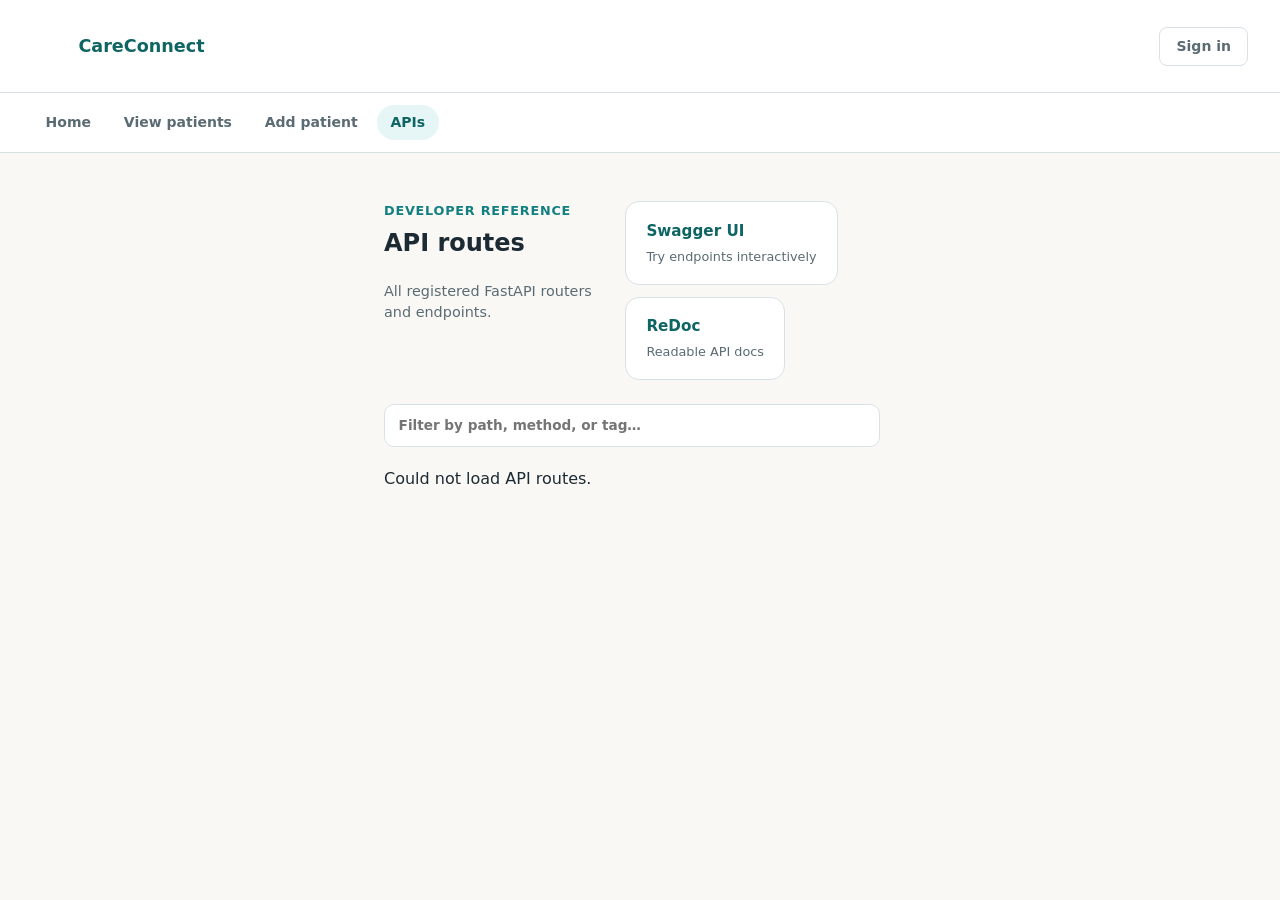
==== backend/sample-webpage/apis.html @ 2eb3d6bd "Add patient management UI, PillBox medication compat, and API reference. Fix medication creation on " ====
<!DOCTYPE html>
<html lang="en">
<head>
  <meta charset="UTF-8" />
  <meta name="viewport" content="width=device-width, initial-scale=1.0" />
  <title>CareConnect — API reference</title>
  <link rel="stylesheet" href="styles.css" />
</head>
<body>
  <div id="dashboard" class="dashboard">
    <header class="dash-header">
      <div class="dash-brand">
        <span class="logo-mark small" aria-hidden="true">
          <svg viewBox="0 0 48 48" fill="none"><rect width="48" height="48" rx="14" fill="currentColor" opacity="0.15"/><path d="M24 12v24M12 24h24" stroke="currentColor" stroke-width="3.5" stroke-linecap="round"/></svg>
        </span>
        <span>CareConnect</span>
      </div>
      <div class="dash-actions">
        <a href="index.html" class="logout-btn api-back-link">Sign in</a>
      </div>
    </header>

    <nav class="dash-nav" aria-label="Site navigation">
      <a href="dashboard.html" class="dash-nav-link">Home</a>
      <a href="patients.html" class="dash-nav-link">View patients</a>
      <a href="onboard-patient.html" class="dash-nav-link">Add patient</a>
      <a href="apis.html" class="dash-nav-link active" aria-current="page">APIs</a>
    </nav>

    <main class="dash-main dash-main-wide">
      <header class="dash-section-header">
        <div>
          <p class="eyebrow">Developer reference</p>
          <h2 id="api-title">API routes</h2>
          <p class="dash-subtitle">
            All registered FastAPI routers and endpoints.
            <span id="api-meta" class="api-meta"></span>
          </p>
        </div>
        <div class="api-doc-links">
          <a id="link-swagger" href="/docs" target="_blank" rel="noopener" class="home-action-card api-doc-link">
            <span class="home-action-title">Swagger UI</span>
            <span class="home-action-desc">Try endpoints interactively</span>
          </a>
          <a id="link-redoc" href="/redoc" target="_blank" rel="noopener" class="home-action-card api-doc-link">
            <span class="home-action-title">ReDoc</span>
            <span class="home-action-desc">Readable API docs</span>
          </a>
        </div>
      </header>

      <div class="api-toolbar">
        <label class="api-search-label">
          <span class="sr-only">Filter routes</span>
          <input type="search" id="api-search" class="api-search" placeholder="Filter by path, method, or tag…" autocomplete="off" />
        </label>
        <p id="api-count" class="api-count"></p>
      </div>

      <p id="api-error" class="form-error hidden" role="alert"></p>
      <div id="api-groups" class="api-groups"></div>
    </main>
  </div>

  <script src="common.js"></script>
  <script src="apis.js"></script>
</body>
</html>
---- backend/sample-webpage/styles.css ----
:root {
  --teal-900: #0d4f4f;
  --teal-800: #0f6464;
  --teal-700: #128080;
  --teal-600: #159999;
  --teal-100: #e6f5f5;
  --teal-50: #f0faf9;
  --sand: #faf8f5;
  --text: #1c2b33;
  --muted: #5a6b73;
  --border: #d8e2e6;
  --white: #ffffff;
  --error-bg: #fef2f2;
  --error-text: #b91c1c;
  --success-bg: #ecfdf5;
  --success-text: #047857;
  --radius: 14px;
  --shadow: 0 20px 50px rgba(13, 79, 79, 0.12);
  --font: "Segoe UI", system-ui, -apple-system, BlinkMacSystemFont, sans-serif;
}

*,
*::before,
*::after {
  box-sizing: border-box;
}

body {
  margin: 0;
  font-family: var(--font);
  color: var(--text);
  background: var(--sand);
  line-height: 1.5;
  min-height: 100vh;
}

.layout {
  display: grid;
  grid-template-columns: 1fr 1fr;
  min-height: 100vh;
}

.hero {
  background: linear-gradient(145deg, var(--teal-900) 0%, var(--teal-700) 55%, var(--teal-600) 100%);
  color: var(--white);
  display: flex;
  align-items: center;
  justify-content: center;
  padding: 3rem 2.5rem;
}

.hero-inner {
  max-width: 380px;
}

.logo-mark {
  width: 56px;
  height: 56px;
  color: var(--white);
  margin-bottom: 1.5rem;
}

.logo-mark svg {
  width: 100%;
  height: 100%;
}

.logo-mark.small {
  width: 36px;
  height: 36px;
}

.hero h1 {
  margin: 0 0 0.75rem;
  font-size: 2.25rem;
  font-weight: 700;
  letter-spacing: -0.02em;
}

.hero-tagline {
  margin: 0 0 2rem;
  font-size: 1.1rem;
  opacity: 0.9;
  line-height: 1.6;
}

.hero-features {
  margin: 0;
  padding: 0;
  list-style: none;
}

.hero-features li {
  position: relative;
  padding-left: 1.5rem;
  margin-bottom: 0.75rem;
  opacity: 0.85;
  font-size: 0.95rem;
}

.hero-features li::before {
  content: "";
  position: absolute;
  left: 0;
  top: 0.55em;
  width: 8px;
  height: 8px;
  border-radius: 50%;
  background: rgba(255, 255, 255, 0.6);
}

.auth-panel {
  display: flex;
  flex-direction: column;
  align-items: center;
  justify-content: center;
  padding: 2rem 1.5rem;
}

.auth-card {
  width: 100%;
  max-width: 420px;
  background: var(--white);
  border-radius: var(--radius);
  padding: 2rem;
  box-shadow: var(--shadow);
  border: 1px solid var(--border);
}

.auth-header {
  margin-bottom: 1.5rem;
}

.eyebrow {
  margin: 0 0 0.25rem;
  font-size: 0.8rem;
  font-weight: 600;
  text-transform: uppercase;
  letter-spacing: 0.06em;
  color: var(--teal-700);
}

.auth-header h2 {
  margin: 0;
  font-size: 1.5rem;
  font-weight: 700;
  letter-spacing: -0.02em;
}

.auth-subtitle {
  margin: 0.35rem 0 0;
  font-size: 0.9rem;
  color: var(--muted);
  font-weight: 400;
}

.mode-switch {
  display: grid;
  grid-template-columns: 1fr 1fr;
  gap: 0.35rem;
  padding: 0.25rem;
  background: var(--teal-50);
  border-radius: 10px;
  margin-bottom: 1.5rem;
}

.mode-btn,
.persona-btn {
  font: inherit;
  font-size: 0.9rem;
  font-weight: 600;
  padding: 0.65rem 1rem;
  border: none;
  border-radius: 8px;
  background: transparent;
  color: var(--muted);
  cursor: pointer;
  transition: background 0.15s, color 0.15s;
}

.mode-btn.active,
.persona-btn.active {
  background: var(--white);
  color: var(--teal-800);
  box-shadow: 0 1px 4px rgba(13, 79, 79, 0.1);
}

.persona-switch {
  display: grid;
  grid-template-columns: 1fr 1fr;
  gap: 0.5rem;
  margin-bottom: 1.5rem;
}

.persona-btn {
  display: flex;
  flex-direction: column;
  align-items: flex-start;
  gap: 0.15rem;
  padding: 0.85rem 1rem;
  border: 2px solid var(--border);
  border-radius: 12px;
  background: var(--white);
  text-align: left;
}

.persona-btn.active {
  border-color: var(--teal-600);
  background: var(--teal-50);
  color: var(--teal-800);
  box-shadow: none;
}

.persona-label {
  font-size: 0.95rem;
  font-weight: 700;
}

.persona-hint {
  font-size: 0.75rem;
  font-weight: 500;
  color: var(--muted);
}

.persona-btn.active .persona-hint {
  color: var(--teal-700);
  opacity: 0.85;
}

.persona-view {
  display: none;
}

.persona-view.active {
  display: block;
}

.view {
  display: none;
}

.view.active {
  display: block;
}

.auth-form {
  display: flex;
  flex-direction: column;
  gap: 1rem;
}

.auth-form[hidden],
.persona-panel[hidden],
.caregiver-panel[hidden] {
  display: none !important;
}

.field-row {
  display: grid;
  grid-template-columns: 1fr 1fr;
  gap: 0.75rem;
}

label {
  display: flex;
  flex-direction: column;
  gap: 0.35rem;
  font-size: 0.85rem;
  font-weight: 600;
  color: var(--text);
}

.optional {
  font-weight: 400;
  color: var(--muted);
}

input {
  font: inherit;
  padding: 0.7rem 0.85rem;
  border: 1px solid var(--border);
  border-radius: 10px;
  background: var(--white);
  transition: border-color 0.15s, box-shadow 0.15s;
}

input:focus {
  outline: none;
  border-color: var(--teal-600);
  box-shadow: 0 0 0 3px rgba(21, 153, 153, 0.2);
}

.form-note {
  margin: 0 0 0.25rem;
  font-size: 0.875rem;
  color: var(--muted);
}

.submit-btn {
  margin-top: 0.5rem;
  font: inherit;
  font-weight: 600;
  font-size: 1rem;
  padding: 0.85rem 1.25rem;
  border: none;
  border-radius: 10px;
  background: var(--teal-800);
  color: var(--white);
  cursor: pointer;
  transition: background 0.15s, transform 0.1s;
}

.submit-btn:hover {
  background: var(--teal-900);
}

.submit-btn:active {
  transform: scale(0.98);
}

.submit-btn:disabled {
  opacity: 0.6;
  cursor: not-allowed;
}

.message {
  margin-top: 1.25rem;
  padding: 0.75rem 1rem;
  border-radius: 10px;
  font-size: 0.875rem;
  display: none;
}

.message.visible {
  display: block;
}

.message.error {
  background: var(--error-bg);
  color: var(--error-text);
}

.message.success {
  background: var(--success-bg);
  color: var(--success-text);
}

.footer-note {
  margin-top: 1.5rem;
  font-size: 0.8rem;
  color: var(--muted);
  text-align: center;
}

.footer-note a {
  color: var(--teal-700);
  font-weight: 600;
}

.layout-wide {
  grid-template-columns: 1fr 1.1fr;
}

.auth-panel-scroll {
  justify-content: flex-start;
  padding-top: 2rem;
  padding-bottom: 2rem;
}

.section-label {
  margin: 0 0 1rem;
  font-size: 0.95rem;
  font-weight: 700;
  color: var(--text);
}

.section-label-row {
  display: flex;
  align-items: center;
  gap: 0.5rem;
  margin-bottom: 0.75rem;
}

.section-label-row .section-label {
  margin: 0;
}

.count-badge {
  font-size: 0.75rem;
  font-weight: 700;
  padding: 0.15rem 0.5rem;
  border-radius: 999px;
  background: var(--teal-100);
  color: var(--teal-800);
}

.patients-added-section {
  margin-bottom: 1.5rem;
  padding-bottom: 1.5rem;
  border-bottom: 1px solid var(--border);
}

.patients-added-list {
  margin: 0;
  padding: 0;
  list-style: none;
  display: flex;
  flex-direction: column;
  gap: 0.5rem;
  max-height: 200px;
  overflow-y: auto;
}

.added-patient-item {
  padding: 0.75rem 1rem;
  background: var(--teal-50);
  border: 1px solid var(--teal-100);
  border-radius: 10px;
}

.added-patient-info {
  display: flex;
  flex-direction: column;
  gap: 0.15rem;
}

.added-patient-info strong {
  font-size: 0.95rem;
}

.added-patient-meta {
  font-size: 0.8rem;
  color: var(--muted);
}

.added-patient-meta code {
  font-family: inherit;
  font-weight: 700;
  color: var(--teal-800);
  background: var(--white);
  padding: 0.1rem 0.35rem;
  border-radius: 4px;
}

.add-patient-section {
  margin-bottom: 0.5rem;
}

.add-patient-panel {
  margin-top: 2rem;
  padding: 1.5rem;
  background: var(--white);
  border: 1px solid var(--border);
  border-radius: var(--radius);
}

.onboard-footer-actions {
  margin-top: 1.5rem;
  padding-top: 1.25rem;
  border-top: 1px solid var(--border);
  display: flex;
  flex-direction: column;
  align-items: center;
  gap: 0.75rem;
}

.btn-outline {
  background: var(--white) !important;
  color: var(--teal-800) !important;
  border: 2px solid var(--teal-800) !important;
}

.btn-outline:hover {
  background: var(--teal-50) !important;
}

.auth-card-wide {
  max-width: 480px;
}

.caregiver-banner {
  margin-bottom: 1.25rem;
  padding: 0.65rem 1rem;
  background: var(--teal-50);
  border-radius: 10px;
  font-size: 0.875rem;
  color: var(--teal-800);
}

.field-hint {
  font-weight: 400;
  color: var(--muted);
  font-size: 0.75rem;
}

select {
  font: inherit;
  padding: 0.7rem 0.85rem;
  border: 1px solid var(--border);
  border-radius: 10px;
  background: var(--white);
  color: var(--text);
}

select:focus {
  outline: none;
  border-color: var(--teal-600);
  box-shadow: 0 0 0 3px rgba(21, 153, 153, 0.2);
}

.login-code-block {
  padding: 1rem;
  background: var(--teal-50);
  border-radius: 12px;
  border: 1px solid var(--teal-100);
}

.code-input-row {
  display: flex;
  gap: 0.5rem;
}

.code-input-row input {
  flex: 1;
  font-size: 1.25rem;
  letter-spacing: 0.15em;
  font-weight: 600;
}

.btn-secondary {
  font: inherit;
  font-weight: 600;
  font-size: 0.875rem;
  padding: 0.65rem 1rem;
  border: 1px solid var(--border);
  border-radius: 10px;
  background: var(--white);
  color: var(--teal-800);
  cursor: pointer;
  white-space: nowrap;
}

.btn-secondary:hover {
  border-color: var(--teal-600);
  background: var(--teal-50);
}

.btn-secondary.full-width {
  width: 100%;
  margin-top: 0.5rem;
}

.success-panel {
  text-align: center;
  padding: 0.5rem 0;
}

.success-panel h3 {
  margin: 0 0 0.5rem;
  font-size: 1.25rem;
}

.success-icon {
  width: 48px;
  height: 48px;
  margin: 0 auto 1rem;
  border-radius: 50%;
  background: var(--success-bg);
  color: var(--success-text);
  font-size: 1.5rem;
  font-weight: 700;
  line-height: 48px;
}

.credentials-card {
  margin: 1.25rem 0;
  padding: 1.25rem;
  background: var(--sand);
  border-radius: 12px;
  text-align: left;
}

.credentials-card div {
  margin-bottom: 0.75rem;
}

.credentials-card div:last-child {
  margin-bottom: 0;
}

.credentials-card dt {
  font-size: 0.75rem;
  font-weight: 600;
  text-transform: uppercase;
  letter-spacing: 0.05em;
  color: var(--muted);
  margin-bottom: 0.15rem;
}

.credentials-card dd {
  margin: 0;
  font-size: 1.1rem;
  font-weight: 700;
}

.code-display {
  font-size: 1.5rem !important;
  letter-spacing: 0.2em;
  color: var(--teal-800);
}

.action-row {
  display: flex;
  flex-direction: column;
  gap: 0.25rem;
}

.skip-link-wrap {
  margin: 1.25rem 0 0;
  text-align: center;
}

.text-link {
  font: inherit;
  font-size: 0.875rem;
  color: var(--muted);
  background: none;
  border: none;
  cursor: pointer;
  text-decoration: underline;
  text-underline-offset: 3px;
}

.text-link:hover {
  color: var(--teal-800);
}

.dash-actions {
  display: flex;
  align-items: center;
  gap: 0.75rem;
}

.dash-actions .btn-secondary {
  text-decoration: none;
  display: inline-flex;
  align-items: center;
}

.dash-main-wide {
  max-width: 720px;
}

.dash-main-home {
  max-width: 860px;
  margin: 2rem auto;
  padding: 0 1.5rem 3rem;
}

.dash-section-header {
  display: flex;
  justify-content: space-between;
  align-items: flex-start;
  gap: 1rem;
  margin-bottom: 1.5rem;
}

.dash-subtitle {
  margin: 0.25rem 0 0;
  color: var(--muted);
  font-size: 0.9rem;
}

.patients-list {
  display: flex;
  flex-direction: column;
  gap: 0.75rem;
}

.patient-card {
  display: flex;
  justify-content: space-between;
  align-items: center;
  gap: 1rem;
  padding: 1.25rem 1.5rem;
  background: var(--white);
  border: 1px solid var(--border);
  border-radius: var(--radius);
}

.patient-card h3 {
  margin: 0 0 0.25rem;
  font-size: 1.05rem;
}

.patient-meta {
  margin: 0;
  font-size: 0.875rem;
  color: var(--muted);
}

.patient-code-row {
  margin: 0.5rem 0 0;
  font-size: 0.875rem;
  color: var(--muted);
}

.patient-code,
.inline-code {
  font-family: ui-monospace, "SF Mono", Menlo, monospace;
  font-size: 0.95em;
  font-weight: 700;
  letter-spacing: 0.12em;
  color: var(--teal-800);
  background: var(--teal-50);
  padding: 0.15rem 0.45rem;
  border-radius: 6px;
}

.patient-stats {
  display: flex;
  flex-direction: column;
  align-items: flex-end;
  gap: 0.35rem;
}

.stat {
  font-size: 0.75rem;
  font-weight: 600;
  padding: 0.25rem 0.6rem;
  border-radius: 999px;
  background: var(--teal-50);
  color: var(--teal-800);
}

.stat-warn {
  background: #fef3c7;
  color: #92400e;
}

.stat-ok {
  background: var(--success-bg);
  color: var(--success-text);
}

.empty-state {
  padding: 2rem;
  text-align: center;
  background: var(--white);
  border: 1px dashed var(--border);
  border-radius: var(--radius);
  color: var(--muted);
}

.empty-state a {
  color: var(--teal-700);
  font-weight: 600;
}

.hidden {
  display: none !important;
}

/* Dashboard stub */
.dashboard {
  min-height: 100vh;
  background: var(--sand);
}

.dash-header {
  display: flex;
  align-items: center;
  justify-content: space-between;
  padding: 1rem 2rem;
  background: var(--white);
  border-bottom: 1px solid var(--border);
}

.dash-brand {
  display: flex;
  align-items: center;
  gap: 0.65rem;
  font-weight: 700;
  font-size: 1.1rem;
  color: var(--teal-800);
}

.logout-btn {
  font: inherit;
  font-weight: 600;
  font-size: 0.875rem;
  padding: 0.5rem 1rem;
  border: 1px solid var(--border);
  border-radius: 8px;
  background: var(--white);
  color: var(--muted);
  cursor: pointer;
}

.logout-btn:hover {
  border-color: var(--teal-600);
  color: var(--teal-800);
}

.dash-main {
  max-width: 560px;
  margin: 3rem auto;
  padding: 0 1.5rem;
}

.dash-main h2 {
  margin: 0 0 1.25rem;
  font-size: 1.5rem;
}

.user-card {
  background: var(--white);
  border: 1px solid var(--border);
  border-radius: var(--radius);
  padding: 1.5rem;
  margin-bottom: 1rem;
}

.user-card .name {
  font-size: 1.25rem;
  font-weight: 700;
  margin: 0 0 0.35rem;
}

.user-card .meta {
  margin: 0;
  color: var(--muted);
  font-size: 0.9rem;
}

.user-card .role-badge {
  display: inline-block;
  margin-top: 0.75rem;
  padding: 0.25rem 0.65rem;
  border-radius: 999px;
  font-size: 0.75rem;
  font-weight: 600;
  text-transform: capitalize;
  background: var(--teal-100);
  color: var(--teal-800);
}

.dash-hint {
  font-size: 0.875rem;
  color: var(--muted);
}

.dash-nav {
  display: flex;
  gap: 0.35rem;
  padding: 0.75rem 2rem;
  background: var(--white);
  border-bottom: 1px solid var(--border);
  overflow-x: auto;
}

.dash-nav-link {
  font-size: 0.875rem;
  font-weight: 600;
  color: var(--muted);
  text-decoration: none;
  padding: 0.45rem 0.85rem;
  border-radius: 999px;
  white-space: nowrap;
  transition: background 0.15s, color 0.15s;
}

.dash-nav-link:hover {
  color: var(--teal-800);
  background: var(--teal-50);
}

.dash-nav-link.active {
  color: var(--teal-800);
  background: var(--teal-100);
}

.home-stats {
  display: flex;
  flex-direction: column;
  align-items: center;
  gap: 0.15rem;
  flex-shrink: 0;
}

.home-stats-label {
  font-size: 0.75rem;
  color: var(--muted);
  text-transform: uppercase;
  letter-spacing: 0.04em;
}

.patients-home-list {
  list-style: none;
  margin: 0 0 1.5rem;
  padding: 0;
  display: flex;
  flex-direction: column;
  gap: 0.65rem;
}

.patient-home-item {
  display: flex;
  align-items: center;
  gap: 1rem;
  padding: 1rem 1.25rem;
  background: var(--white);
  border: 1px solid var(--border);
  border-radius: var(--radius);
}

.patient-home-avatar {
  width: 2.5rem;
  height: 2.5rem;
  border-radius: 50%;
  background: var(--teal-100);
  color: var(--teal-800);
  font-weight: 700;
  display: flex;
  align-items: center;
  justify-content: center;
  flex-shrink: 0;
}

.patient-home-info {
  flex: 1;
  min-width: 0;
  display: flex;
  flex-direction: column;
  gap: 0.15rem;
}

.patient-home-info strong {
  font-size: 1rem;
  color: var(--ink);
}

.patient-home-info span {
  font-size: 0.85rem;
  color: var(--muted);
}

.patient-home-link {
  font-size: 0.8rem;
  font-weight: 600;
  color: var(--teal-700);
  text-decoration: none;
  padding: 0.35rem 0.75rem;
  border-radius: 999px;
  background: var(--teal-50);
  flex-shrink: 0;
}

.patient-home-link:hover {
  background: var(--teal-100);
}

.home-actions {
  display: grid;
  grid-template-columns: 1fr 1fr;
  gap: 0.75rem;
}

.home-action-card {
  display: flex;
  flex-direction: column;
  gap: 0.25rem;
  padding: 1.1rem 1.25rem;
  background: var(--white);
  border: 1px solid var(--border);
  border-radius: var(--radius);
  text-decoration: none;
  transition: border-color 0.15s, box-shadow 0.15s;
}

.home-action-card:hover {
  border-color: var(--teal-400);
  box-shadow: 0 4px 12px rgba(15, 118, 110, 0.08);
}

.home-action-card-secondary {
  border-style: dashed;
}

.home-action-title {
  font-weight: 700;
  font-size: 0.95rem;
  color: var(--teal-800);
}

.home-action-desc {
  font-size: 0.8rem;
  color: var(--muted);
}

/* Home page — loading & layout */
.home-loading {
  display: flex;
  flex-direction: column;
  gap: 1.25rem;
}

.home-loading-banner {
  display: flex;
  align-items: center;
  gap: 0.65rem;
  padding: 0.85rem 1rem;
  background: var(--white);
  border: 1px solid var(--border);
  border-radius: var(--radius);
  color: var(--muted);
  font-size: 0.9rem;
  font-weight: 600;
}

.loading-spinner {
  width: 1.1rem;
  height: 1.1rem;
  border: 2px solid var(--border);
  border-top-color: var(--teal-700);
  border-radius: 50%;
  animation: home-spin 0.7s linear infinite;
  flex-shrink: 0;
}

@keyframes home-spin {
  to { transform: rotate(360deg); }
}

.home-skeleton-stats {
  display: grid;
  grid-template-columns: repeat(3, 1fr);
  gap: 0.75rem;
}

.skeleton-card,
.skeleton-row {
  background: linear-gradient(90deg, #eef3f5 25%, #f8fafb 50%, #eef3f5 75%);
  background-size: 200% 100%;
  animation: home-shimmer 1.4s ease-in-out infinite;
  border-radius: var(--radius);
}

.skeleton-card {
  height: 5.5rem;
}

.home-skeleton-list {
  list-style: none;
  margin: 0;
  padding: 0;
  display: flex;
  flex-direction: column;
  gap: 0.65rem;
}

.skeleton-row {
  height: 5.75rem;
}

@keyframes home-shimmer {
  0% { background-position: 200% 0; }
  100% { background-position: -200% 0; }
}

.home-overview {
  display: grid;
  grid-template-columns: repeat(3, 1fr);
  gap: 0.75rem;
  margin-bottom: 1.75rem;
}

.home-stat-card {
  display: flex;
  flex-direction: column;
  align-items: center;
  gap: 0.2rem;
  padding: 1.1rem 0.75rem;
  background: var(--white);
  border: 1px solid var(--border);
  border-radius: var(--radius);
  text-align: center;
}

.home-stat-card-warn .home-stat-value {
  color: #b45309;
}

.home-stat-value {
  font-size: 1.75rem;
  font-weight: 800;
  line-height: 1;
  color: var(--teal-800);
}

.home-stat-label {
  font-size: 0.75rem;
  font-weight: 600;
  color: var(--muted);
  text-transform: uppercase;
  letter-spacing: 0.04em;
}

.home-section {
  margin-bottom: 2rem;
}

.home-section-head {
  display: flex;
  flex-wrap: wrap;
  align-items: baseline;
  justify-content: space-between;
  gap: 0.35rem 1rem;
  margin-bottom: 0.85rem;
}

.home-section-title {
  margin: 0;
  font-size: 1.05rem;
  color: var(--teal-900);
}

.home-section-hint {
  margin: 0;
  font-size: 0.85rem;
  color: var(--muted);
  flex: 1 1 100%;
}

.home-section-link {
  font-size: 0.85rem;
  font-weight: 600;
  color: var(--teal-700);
  text-decoration: none;
}

.home-section-link:hover {
  text-decoration: underline;
}

.home-empty-card {
  padding: 2rem 1.5rem;
  text-align: center;
  background: var(--white);
  border: 1px dashed var(--border);
  border-radius: var(--radius);
}

.home-empty-title {
  margin: 0 0 0.35rem;
  font-size: 1.05rem;
  font-weight: 700;
}

.home-empty-desc {
  margin: 0 0 1.25rem;
  color: var(--muted);
  font-size: 0.9rem;
}

.home-empty-btn {
  display: inline-block;
  text-decoration: none;
  width: auto;
}

.home-complete-list {
  list-style: none;
  margin: 0;
  padding: 0;
  display: flex;
  flex-direction: column;
  gap: 0.65rem;
}

.home-complete-item {
  display: flex;
  flex-wrap: wrap;
  align-items: center;
  justify-content: space-between;
  gap: 0.75rem 1rem;
  padding: 1rem 1.15rem;
  background: var(--white);
  border: 1px solid var(--border);
  border-left: 3px solid #f59e0b;
  border-radius: var(--radius);
}

.home-complete-main {
  flex: 1;
  min-width: 200px;
  display: flex;
  flex-direction: column;
  gap: 0.35rem;
}

.home-complete-gap {
  font-size: 0.85rem;
  color: var(--muted);
}

.home-complete-bar {
  height: 6px;
  background: var(--teal-50);
  border-radius: 999px;
  overflow: hidden;
}

.home-complete-bar-fill {
  display: block;
  height: 100%;
  background: linear-gradient(90deg, var(--teal-600), var(--teal-700));
  border-radius: 999px;
}

.home-complete-actions {
  display: flex;
  flex-wrap: wrap;
  gap: 0.5rem;
}

.home-actions-grid {
  display: grid;
  grid-template-columns: repeat(2, 1fr);
  gap: 0.75rem;
}

.home-action-icon {
  font-size: 1.1rem;
  font-weight: 700;
  color: var(--teal-700);
  line-height: 1;
}

.home-action-card-muted {
  border-style: dashed;
  opacity: 0.92;
}

.patient-home-card {
  display: flex;
  flex-wrap: wrap;
  align-items: stretch;
  gap: 0.75rem 1rem;
  padding: 1rem 1.15rem;
  background: var(--white);
  border: 1px solid var(--border);
  border-radius: var(--radius);
}

.patient-home-meta {
  display: block;
}

.patient-home-missing {
  display: block;
  font-size: 0.8rem;
  color: #b45309;
  margin-top: 0.15rem;
}

.patient-home-complete {
  display: block;
  font-size: 0.8rem;
  color: var(--success-text);
  margin-top: 0.15rem;
}

.patient-home-side {
  display: flex;
  flex-direction: column;
  align-items: flex-end;
  justify-content: space-between;
  gap: 0.65rem;
  margin-left: auto;
}

.patient-home-badges {
  display: flex;
  flex-wrap: wrap;
  justify-content: flex-end;
  gap: 0.35rem;
}

.patient-home-quick {
  display: flex;
  flex-wrap: wrap;
  gap: 0.35rem;
  justify-content: flex-end;
}

.patient-home-quick-link {
  font-size: 0.75rem;
  font-weight: 600;
  color: var(--teal-700);
  text-decoration: none;
  padding: 0.3rem 0.6rem;
  border-radius: 999px;
  background: var(--teal-50);
}

.patient-home-quick-link:hover {
  background: var(--teal-100);
}

.patient-home-quick-link-primary {
  background: var(--teal-800);
  color: var(--white);
}

.patient-home-quick-link-primary:hover {
  background: var(--teal-900);
}

.detail-section-highlight {
  animation: section-flash 1.8s ease-out;
}

@keyframes section-flash {
  0%, 15% { box-shadow: 0 0 0 3px rgba(21, 153, 153, 0.35); }
  100% { box-shadow: none; }
}

.patient-home-link-main {
  display: flex;
  align-items: center;
  gap: 1rem;
  flex: 1;
  min-width: 0;
  text-decoration: none;
  color: inherit;
}

.patient-home-link-main:hover strong {
  color: var(--teal-800);
}

.patient-detail-link {
  display: inline-block;
  margin-top: 0.65rem;
  font-size: 0.85rem;
  font-weight: 600;
  color: var(--teal-700);
  text-decoration: none;
}

.patient-detail-link:hover {
  text-decoration: underline;
}

.detail-header {
  margin-bottom: 1.5rem;
}

.back-link {
  display: inline-block;
  margin-bottom: 0.75rem;
  font-size: 0.875rem;
  font-weight: 600;
  color: var(--teal-700);
  text-decoration: none;
}

.back-link:hover {
  text-decoration: underline;
}

.patient-header-card {
  display: flex;
  justify-content: space-between;
  align-items: flex-start;
  gap: 1rem;
  padding: 1.25rem 1.5rem;
  background: var(--white);
  border: 1px solid var(--border);
  border-radius: var(--radius);
}

.patient-header-card h2 {
  margin: 0 0 0.25rem;
}

.patient-badges {
  display: flex;
  flex-direction: column;
  align-items: flex-end;
  gap: 0.35rem;
}

.detail-section {
  margin-bottom: 2rem;
  padding: 1.25rem 1.5rem;
  background: var(--white);
  border: 1px solid var(--border);
  border-radius: var(--radius);
}

.detail-grid {
  display: grid;
  grid-template-columns: repeat(2, minmax(0, 1fr));
  gap: 1rem;
}

.detail-item {
  display: flex;
  flex-direction: column;
  gap: 0.2rem;
}

.detail-label {
  font-size: 0.75rem;
  font-weight: 600;
  text-transform: uppercase;
  letter-spacing: 0.04em;
  color: var(--muted);
}

.detail-value {
  font-size: 0.95rem;
  color: var(--ink);
  white-space: pre-wrap;
}

.detail-list {
  list-style: none;
  margin: 0 0 1rem;
  padding: 0;
  display: flex;
  flex-direction: column;
  gap: 0.65rem;
}

.detail-list-item {
  padding: 0.85rem 1rem;
  background: var(--sand);
  border-radius: 10px;
}

.detail-list-item strong {
  display: block;
  margin-bottom: 0.15rem;
}

.detail-meta {
  display: block;
  font-size: 0.85rem;
  color: var(--muted);
}

.detail-tag {
  display: inline-block;
  margin-right: 0.35rem;
  font-size: 0.7rem;
  font-weight: 600;
  text-transform: uppercase;
  letter-spacing: 0.04em;
  color: var(--teal-800);
  background: var(--teal-50);
  padding: 0.15rem 0.45rem;
  border-radius: 999px;
}

.detail-empty {
  margin: 0 0 1rem;
  font-size: 0.875rem;
  color: var(--muted);
}

.detail-add-form {
  margin-top: 0.5rem;
  padding-top: 1rem;
  border-top: 1px dashed var(--border);
}

.form-section-title {
  margin: 0 0 0.75rem;
  font-size: 0.9rem;
  font-weight: 700;
  color: var(--teal-800);
}

.form-actions-row {
  display: flex;
  gap: 0.75rem;
  align-items: center;
}

.btn-sm {
  padding: 0.35rem 0.75rem;
  font-size: 0.8rem;
}

.checkbox-label {
  display: flex;
  align-items: center;
  gap: 0.5rem;
  font-size: 0.9rem;
}

.checkin-status-line {
  margin: 0 0 1rem;
  font-size: 0.9rem;
  font-weight: 600;
}

.checkin-status-line.ok {
  color: var(--success-text);
}

.checkin-status-line.warn {
  color: #92400e;
}

textarea {
  font: inherit;
  width: 100%;
  padding: 0.65rem 0.75rem;
  border: 1px solid var(--border);
  border-radius: 8px;
  resize: vertical;
}

.med-preset-list {
  display: grid;
  grid-template-columns: repeat(auto-fill, minmax(140px, 1fr));
  gap: 0.5rem;
  margin: 0.75rem 0 1rem;
}

.med-preset-chip {
  display: flex;
  flex-direction: column;
  align-items: flex-start;
  gap: 0.15rem;
  padding: 0.65rem 0.75rem;
  border: 1px solid var(--border);
  border-radius: 10px;
  background: var(--sand);
  cursor: pointer;
  text-align: left;
  font: inherit;
  transition: border-color 0.15s, background 0.15s, box-shadow 0.15s;
}

.med-preset-chip:hover {
  border-color: var(--teal-400);
  background: var(--white);
}

.med-preset-chip.selected {
  border-color: var(--teal-600);
  background: var(--teal-50);
  box-shadow: 0 0 0 2px rgba(15, 118, 110, 0.12);
}

.med-preset-chip-name {
  font-size: 0.85rem;
  font-weight: 700;
  color: var(--teal-800);
}

.med-preset-chip-meta {
  font-size: 0.72rem;
  color: var(--muted);
}

.med-time-fields {
  margin-bottom: 0.75rem;
}

.med-time-fields .detail-label {
  display: block;
  margin-bottom: 0.5rem;
}

.med-time-inputs {
  display: grid;
  grid-template-columns: repeat(auto-fill, minmax(120px, 1fr));
  gap: 0.65rem;
}

.med-time-label {
  display: flex;
  flex-direction: column;
  gap: 0.25rem;
  font-size: 0.85rem;
  font-weight: 600;
  color: var(--muted);
}

.med-time-label input[type="time"] {
  font: inherit;
  padding: 0.55rem 0.65rem;
  border: 1px solid var(--border);
  border-radius: 8px;
  background: var(--white);
}

@media (max-width: 860px) {
  .layout {
    grid-template-columns: 1fr;
  }

  .hero {
    padding: 2.5rem 1.5rem;
    min-height: auto;
  }

  .hero-inner {
    max-width: none;
    text-align: center;
  }

  .logo-mark {
    margin-left: auto;
    margin-right: auto;
  }

  .hero-features {
    text-align: left;
    display: inline-block;
  }
}

@media (max-width: 480px) {
  .field-row {
    grid-template-columns: 1fr;
  }

  .auth-card {
    padding: 1.5rem;
  }

  .patient-card {
    flex-direction: column;
    align-items: flex-start;
  }

  .patient-stats {
    flex-direction: row;
    align-items: center;
  }

  .code-input-row {
    flex-direction: column;
  }

  .home-actions {
    grid-template-columns: 1fr;
  }

  .home-overview,
  .home-skeleton-stats {
    grid-template-columns: 1fr;
  }

  .home-actions-grid {
    grid-template-columns: 1fr;
  }

  .patient-home-card {
    flex-direction: column;
  }

  .patient-home-side {
    align-items: flex-start;
    margin-left: 0;
    width: 100%;
  }

  .patient-home-badges,
  .patient-home-quick {
    justify-content: flex-start;
  }

  .home-complete-item {
    flex-direction: column;
    align-items: flex-start;
  }

  .dash-section-header {
    flex-direction: column;
  }

  .dash-nav {
    padding: 0.75rem 1rem;
  }

  .detail-grid {
    grid-template-columns: 1fr;
  }

  .patient-header-card {
    flex-direction: column;
  }

  .patient-badges {
    flex-direction: row;
    align-items: center;
  }
}

/* API reference page */
.api-meta {
  color: var(--muted);
  font-weight: 500;
}

.api-doc-links {
  display: flex;
  flex-wrap: wrap;
  gap: 0.75rem;
}

.api-doc-link {
  min-width: 160px;
  text-decoration: none;
  color: inherit;
}

.api-back-link {
  text-decoration: none;
  display: inline-flex;
  align-items: center;
}

.api-toolbar {
  display: flex;
  flex-wrap: wrap;
  align-items: center;
  justify-content: space-between;
  gap: 1rem;
  margin-bottom: 1.25rem;
}

.api-search-label {
  flex: 1;
  min-width: 220px;
}

.api-search {
  width: 100%;
  font: inherit;
  padding: 0.65rem 0.85rem;
  border: 1px solid var(--border);
  border-radius: 10px;
  background: var(--white);
}

.api-count {
  margin: 0;
  font-size: 0.9rem;
  color: var(--muted);
}

.api-groups {
  display: flex;
  flex-direction: column;
  gap: 1.25rem;
}

.api-group {
  background: var(--white);
  border: 1px solid var(--border);
  border-radius: var(--radius);
  overflow: hidden;
}

.api-group-header {
  display: flex;
  flex-wrap: wrap;
  align-items: center;
  gap: 0.65rem 1rem;
  padding: 1rem 1.15rem;
  background: var(--teal-50);
  border-bottom: 1px solid var(--border);
}

.api-group-header h3 {
  margin: 0;
  font-size: 1.05rem;
}

.api-prefix {
  font-size: 0.85rem;
  padding: 0.2rem 0.5rem;
  border-radius: 6px;
  background: var(--white);
  border: 1px solid var(--border);
}

.api-group-count {
  margin-left: auto;
  font-size: 0.85rem;
  color: var(--muted);
}

.api-route-list {
  list-style: none;
  margin: 0;
  padding: 0;
}

.api-route {
  display: grid;
  grid-template-columns: 72px minmax(140px, 1fr) minmax(160px, 2fr);
  gap: 0.75rem 1rem;
  align-items: center;
  padding: 0.85rem 1.15rem;
  border-bottom: 1px solid var(--border);
}

.api-route:last-child {
  border-bottom: none;
}

.api-method {
  display: inline-block;
  font-size: 0.72rem;
  font-weight: 700;
  letter-spacing: 0.04em;
  padding: 0.25rem 0.45rem;
  border-radius: 6px;
  text-align: center;
}

.method-get { background: #dbeafe; color: #1d4ed8; }
.method-post { background: #dcfce7; color: #15803d; }
.method-put { background: #fef3c7; color: #b45309; }
.method-patch { background: #ffedd5; color: #c2410c; }
.method-delete { background: #fee2e2; color: #b91c1c; }

.api-path {
  font-size: 0.88rem;
  word-break: break-all;
}

.api-summary {
  font-size: 0.88rem;
  color: var(--muted);
}

.sr-only {
  position: absolute;
  width: 1px;
  height: 1px;
  padding: 0;
  margin: -1px;
  overflow: hidden;
  clip: rect(0, 0, 0, 0);
  white-space: nowrap;
  border: 0;
}

@media (max-width: 720px) {
  .api-route {
    grid-template-columns: 1fr;
    gap: 0.35rem;
  }

  .api-group-count {
    margin-left: 0;
  }

  .api-doc-links {
    width: 100%;
  }
}
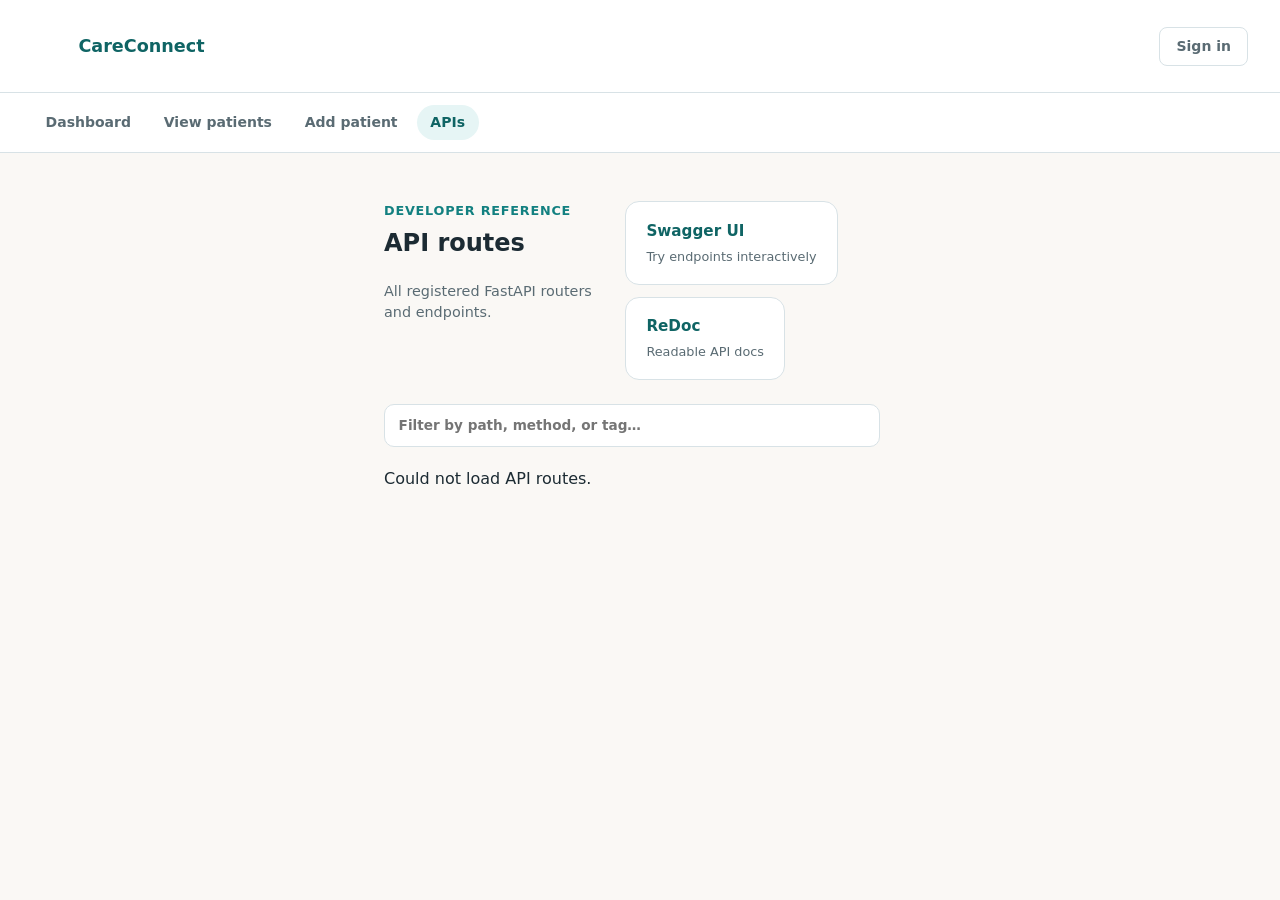
==== commit 1d29f611: "Add patient home, adherence dashboard, and per-dose medication instructions. Includes caregiver pres" ====
--- a/backend/sample-webpage/apis.html
+++ b/backend/sample-webpage/apis.html
@@ -21,7 +21,7 @@
     </header>
 
     <nav class="dash-nav" aria-label="Site navigation">
-      <a href="dashboard.html" class="dash-nav-link">Home</a>
+      <a href="dashboard.html" class="dash-nav-link">Dashboard</a>
       <a href="patients.html" class="dash-nav-link">View patients</a>
       <a href="onboard-patient.html" class="dash-nav-link">Add patient</a>
       <a href="apis.html" class="dash-nav-link active" aria-current="page">APIs</a>
--- a/backend/sample-webpage/styles.css
+++ b/backend/sample-webpage/styles.css
@@ -657,6 +657,20 @@
   padding: 0 1.5rem 3rem;
 }
 
+.dash-main-dashboard {
+  max-width: 960px;
+  margin: 2rem auto;
+  padding: 0 1.5rem 3rem;
+}
+
+.cg-dash-date {
+  margin: 0;
+  font-size: 0.9rem;
+  font-weight: 600;
+  color: var(--muted);
+  flex-shrink: 0;
+}
+
 .dash-section-header {
   display: flex;
   justify-content: space-between;
@@ -1034,7 +1048,7 @@
 
 .home-skeleton-stats {
   display: grid;
-  grid-template-columns: repeat(3, 1fr);
+  grid-template-columns: repeat(2, 1fr);
   gap: 0.75rem;
 }
 
@@ -1070,7 +1084,7 @@
 
 .home-overview {
   display: grid;
-  grid-template-columns: repeat(3, 1fr);
+  grid-template-columns: repeat(2, 1fr);
   gap: 0.75rem;
   margin-bottom: 1.75rem;
 }
@@ -1579,9 +1593,39 @@
 }
 
 .med-time-inputs {
+  display: flex;
+  flex-direction: column;
+  gap: 0.75rem;
+}
+
+.med-dose-row {
   display: grid;
-  grid-template-columns: repeat(auto-fill, minmax(120px, 1fr));
+  grid-template-columns: minmax(120px, 140px) 1fr;
   gap: 0.65rem;
+  align-items: end;
+}
+
+.med-instruction-label {
+  display: flex;
+  flex-direction: column;
+  gap: 0.25rem;
+  font-size: 0.85rem;
+  font-weight: 600;
+  color: var(--muted);
+}
+
+.med-dose-instruction-input {
+  font: inherit;
+  padding: 0.55rem 0.65rem;
+  border: 1px solid var(--border);
+  border-radius: 8px;
+  background: var(--white);
+}
+
+@media (max-width: 560px) {
+  .med-dose-row {
+    grid-template-columns: 1fr;
+  }
 }
 
 .med-time-label {
@@ -1871,3 +1915,856 @@
     width: 100%;
   }
 }
+
+/* Patient home — simple, large, easy to read */
+.patient-body {
+  background: var(--sand);
+}
+
+.patient-app {
+  min-height: 100vh;
+  max-width: 520px;
+  margin: 0 auto;
+}
+
+.patient-header {
+  display: flex;
+  align-items: center;
+  justify-content: space-between;
+  padding: 1rem 1.25rem;
+  background: var(--white);
+  border-bottom: 1px solid var(--border);
+}
+
+.patient-brand {
+  display: flex;
+  align-items: center;
+  gap: 0.65rem;
+  font-weight: 700;
+  font-size: 1.15rem;
+  color: var(--teal-800);
+}
+
+.patient-main {
+  padding: 1.5rem 1.25rem 2.5rem;
+}
+
+.patient-greeting {
+  margin-bottom: 1.5rem;
+}
+
+.patient-date {
+  margin: 0 0 0.35rem;
+  font-size: 0.95rem;
+  font-weight: 600;
+  color: var(--muted);
+  text-transform: capitalize;
+}
+
+.patient-greeting h1 {
+  margin: 0 0 0.35rem;
+  font-size: 2rem;
+  line-height: 1.15;
+  color: var(--teal-900);
+}
+
+.patient-subtitle {
+  margin: 0;
+  font-size: 1.05rem;
+  color: var(--muted);
+  line-height: 1.45;
+}
+
+.patient-loading {
+  display: flex;
+  align-items: center;
+  justify-content: center;
+  gap: 0.75rem;
+  padding: 2.5rem 1rem;
+  background: var(--white);
+  border: 1px solid var(--border);
+  border-radius: var(--radius);
+  color: var(--muted);
+  font-size: 1rem;
+  font-weight: 600;
+}
+
+.patient-summary {
+  display: grid;
+  grid-template-columns: 1fr 1fr;
+  gap: 0.75rem;
+  margin-bottom: 1.5rem;
+}
+
+.patient-summary-item {
+  display: flex;
+  flex-direction: column;
+  align-items: center;
+  gap: 0.15rem;
+  padding: 1rem;
+  background: var(--white);
+  border: 1px solid var(--border);
+  border-radius: var(--radius);
+}
+
+.patient-summary-value {
+  font-size: 2rem;
+  font-weight: 800;
+  line-height: 1;
+  color: var(--teal-800);
+}
+
+.patient-summary-label {
+  font-size: 0.85rem;
+  font-weight: 600;
+  color: var(--muted);
+}
+
+.patient-section-title {
+  margin: 0 0 0.85rem;
+  font-size: 1.2rem;
+  color: var(--teal-900);
+}
+
+.period-nav {
+  display: grid;
+  grid-template-columns: repeat(3, 1fr);
+  gap: 0.5rem;
+  margin-bottom: 1.25rem;
+  position: sticky;
+  top: 0;
+  z-index: 10;
+  padding: 0.35rem 0;
+  background: var(--sand);
+}
+
+.period-nav-btn {
+  font: inherit;
+  font-size: 0.9rem;
+  font-weight: 700;
+  padding: 0.75rem 0.5rem;
+  border: 2px solid var(--border);
+  border-radius: 12px;
+  background: var(--white);
+  color: var(--muted);
+  cursor: pointer;
+  transition: border-color 0.15s, background 0.15s, color 0.15s;
+}
+
+.period-nav-btn:hover {
+  border-color: var(--teal-400);
+  color: var(--teal-800);
+}
+
+.period-nav-btn.active {
+  border-color: var(--teal-700);
+  background: var(--teal-50);
+  color: var(--teal-900);
+}
+
+.dose-periods {
+  display: flex;
+  flex-direction: column;
+  gap: 1.25rem;
+}
+
+.dose-period {
+  scroll-margin-top: 5.5rem;
+  padding: 1rem;
+  border-radius: calc(var(--radius) + 2px);
+  background: transparent;
+  transition: background 0.2s, box-shadow 0.2s;
+}
+
+.dose-period-active {
+  background: var(--white);
+  border: 2px solid var(--teal-200);
+  box-shadow: 0 8px 24px rgba(13, 79, 79, 0.08);
+}
+
+.dose-period-complete .dose-period-header {
+  opacity: 0.85;
+}
+
+.dose-period-header {
+  display: flex;
+  align-items: flex-start;
+  justify-content: space-between;
+  gap: 0.75rem;
+  margin-bottom: 0.85rem;
+}
+
+.dose-period-title-row {
+  display: flex;
+  align-items: center;
+  gap: 0.75rem;
+}
+
+.dose-period-icon {
+  font-size: 1.75rem;
+  line-height: 1;
+}
+
+.dose-period-title {
+  margin: 0;
+  font-size: 1.35rem;
+  color: var(--teal-900);
+}
+
+.dose-period-hint {
+  margin: 0.15rem 0 0;
+  font-size: 0.85rem;
+  color: var(--muted);
+}
+
+.dose-period-badge {
+  flex-shrink: 0;
+  font-size: 0.8rem;
+  font-weight: 700;
+  padding: 0.35rem 0.65rem;
+  border-radius: 999px;
+  background: var(--teal-50);
+  color: var(--teal-800);
+}
+
+.dose-period-badge-done {
+  background: #dcfce7;
+  color: #15803d;
+}
+
+.dose-list {
+  list-style: none;
+  margin: 0;
+  padding: 0;
+  display: flex;
+  flex-direction: column;
+  gap: 0.85rem;
+}
+
+.dose-card {
+  display: flex;
+  flex-direction: column;
+  gap: 1rem;
+  padding: 1.25rem;
+  background: var(--white);
+  border: 2px solid var(--border);
+  border-radius: calc(var(--radius) + 2px);
+}
+
+.dose-card-pending {
+  border-color: var(--teal-100);
+}
+
+.dose-card-taken {
+  border-color: #86efac;
+  background: #f0fdf4;
+}
+
+.dose-time {
+  margin: 0 0 0.35rem;
+  font-size: 0.95rem;
+  font-weight: 700;
+  color: var(--teal-700);
+  text-transform: uppercase;
+  letter-spacing: 0.04em;
+}
+
+.dose-name {
+  margin: 0 0 0.2rem;
+  font-size: 1.45rem;
+  line-height: 1.2;
+  color: var(--text);
+}
+
+.dose-dosage {
+  margin: 0;
+  font-size: 1.1rem;
+  font-weight: 600;
+  color: var(--muted);
+}
+
+.dose-instructions {
+  margin: 0.5rem 0 0;
+  font-size: 0.95rem;
+  color: var(--muted);
+}
+
+.dose-overdue {
+  margin: 0.5rem 0 0;
+  font-size: 0.9rem;
+  font-weight: 700;
+  color: #b45309;
+}
+
+.dose-take-btn {
+  width: 100%;
+  font: inherit;
+  font-size: 1.15rem;
+  font-weight: 700;
+  padding: 1rem 1.25rem;
+  border: none;
+  border-radius: 12px;
+  background: var(--teal-700);
+  color: var(--white);
+  cursor: pointer;
+  transition: background 0.15s, transform 0.1s;
+}
+
+.dose-take-btn:hover:not(:disabled) {
+  background: var(--teal-800);
+}
+
+.dose-take-btn:active:not(:disabled) {
+  transform: scale(0.98);
+}
+
+.dose-take-btn:disabled {
+  opacity: 0.7;
+  cursor: wait;
+}
+
+.dose-taken-badge {
+  display: flex;
+  align-items: center;
+  justify-content: center;
+  gap: 0.5rem;
+  padding: 0.85rem 1rem;
+  border-radius: 12px;
+  background: #dcfce7;
+  color: #15803d;
+  font-size: 1rem;
+  font-weight: 700;
+}
+
+.dose-check {
+  display: inline-flex;
+  align-items: center;
+  justify-content: center;
+  width: 1.5rem;
+  height: 1.5rem;
+  border-radius: 50%;
+  background: #15803d;
+  color: var(--white);
+  font-size: 0.9rem;
+}
+
+.patient-empty {
+  padding: 2rem 1.25rem;
+  text-align: center;
+  background: var(--white);
+  border: 1px dashed var(--border);
+  border-radius: var(--radius);
+}
+
+.patient-empty-title {
+  margin: 0 0 0.35rem;
+  font-size: 1.1rem;
+  font-weight: 700;
+}
+
+.patient-empty-desc {
+  margin: 0;
+  color: var(--muted);
+}
+
+.patient-toast {
+  position: fixed;
+  left: 50%;
+  bottom: 1.5rem;
+  transform: translateX(-50%);
+  width: min(420px, calc(100% - 2rem));
+  z-index: 20;
+  box-shadow: var(--shadow);
+}
+
+/* Mindfulness / breathing */
+.mindfulness-card {
+  margin-bottom: 1.25rem;
+  padding: 1.15rem 1.25rem;
+  background: linear-gradient(135deg, #eef8f8 0%, #f5f0fa 100%);
+  border: 1px solid #cfe9e9;
+  border-radius: var(--radius);
+}
+
+.mindfulness-card-inner {
+  display: flex;
+  flex-wrap: wrap;
+  align-items: center;
+  justify-content: space-between;
+  gap: 1rem;
+}
+
+.mindfulness-title {
+  margin: 0 0 0.25rem;
+  font-size: 1.15rem;
+  color: var(--teal-900);
+}
+
+.mindfulness-desc {
+  margin: 0;
+  font-size: 0.95rem;
+  color: var(--muted);
+  max-width: 28rem;
+  line-height: 1.45;
+}
+
+.mindfulness-start-btn {
+  font: inherit;
+  font-size: 1rem;
+  font-weight: 700;
+  padding: 0.85rem 1.25rem;
+  border: none;
+  border-radius: 12px;
+  background: #6b5b95;
+  color: var(--white);
+  cursor: pointer;
+  white-space: nowrap;
+  transition: background 0.15s, transform 0.1s;
+}
+
+.mindfulness-start-btn:hover {
+  background: #584a7d;
+}
+
+.mindfulness-start-btn:active {
+  transform: scale(0.98);
+}
+
+.breathing-overlay {
+  position: fixed;
+  inset: 0;
+  z-index: 50;
+  display: flex;
+  align-items: center;
+  justify-content: center;
+  padding: 1.25rem;
+  background: rgba(13, 79, 79, 0.55);
+  backdrop-filter: blur(4px);
+}
+
+.breathing-screen {
+  position: relative;
+  width: min(440px, 100%);
+  padding: 1.75rem 1.5rem 1.5rem;
+  background: var(--white);
+  border-radius: calc(var(--radius) + 4px);
+  box-shadow: var(--shadow);
+  text-align: center;
+}
+
+.breathing-close {
+  position: absolute;
+  top: 0.85rem;
+  right: 0.85rem;
+  font: inherit;
+  font-size: 0.85rem;
+  font-weight: 600;
+  padding: 0.4rem 0.65rem;
+  border: 1px solid var(--border);
+  border-radius: 8px;
+  background: var(--white);
+  color: var(--muted);
+  cursor: pointer;
+}
+
+.breathing-title {
+  margin: 0 0 0.35rem;
+  font-size: 1.5rem;
+  color: var(--teal-900);
+}
+
+.breathing-subtitle {
+  margin: 0 0 1.5rem;
+  font-size: 1rem;
+  color: var(--muted);
+  line-height: 1.45;
+}
+
+.breathing-visual {
+  display: flex;
+  align-items: center;
+  justify-content: center;
+  height: 220px;
+  margin-bottom: 1.25rem;
+}
+
+.breathing-circle {
+  width: 140px;
+  height: 140px;
+  border-radius: 50%;
+  background: radial-gradient(circle at 35% 35%, #a8e6e6, var(--teal-600));
+  box-shadow: 0 12px 40px rgba(21, 153, 153, 0.35);
+  transform: scale(1);
+  transition: transform 4s ease-in-out;
+}
+
+.breathing-circle-inhale {
+  transform: scale(1.35);
+}
+
+.breathing-circle-exhale {
+  transform: scale(0.82);
+  transition-duration: 6s;
+}
+
+.breathing-circle-idle {
+  transform: scale(1);
+  transition-duration: 0.6s;
+}
+
+.breathing-phase {
+  margin: 0 0 0.35rem;
+  font-size: 1.65rem;
+  font-weight: 700;
+  color: var(--teal-800);
+  min-height: 2.2rem;
+}
+
+.breathing-counter {
+  margin: 0 0 1.25rem;
+  font-size: 0.95rem;
+  font-weight: 600;
+  color: var(--muted);
+  min-height: 1.25rem;
+}
+
+.breathing-actions {
+  display: flex;
+  flex-direction: column;
+  gap: 0.65rem;
+}
+
+.breathing-action-btn {
+  width: 100%;
+}
+
+/* Caregiver adherence dashboard */
+.cg-skeleton-grid {
+  display: grid;
+  grid-template-columns: repeat(4, 1fr);
+  gap: 0.75rem;
+}
+
+.cg-skeleton-chart {
+  height: 160px;
+  margin-top: 0.75rem;
+}
+
+.cg-dash-overview {
+  display: grid;
+  grid-template-columns: repeat(4, 1fr);
+  gap: 0.75rem;
+  margin-bottom: 1.25rem;
+}
+
+.cg-stat-card {
+  display: flex;
+  flex-direction: column;
+  gap: 0.15rem;
+  padding: 1rem 0.85rem;
+  background: var(--white);
+  border: 1px solid var(--border);
+  border-radius: var(--radius);
+  min-height: 108px;
+}
+
+.cg-stat-card-primary {
+  border-color: var(--teal-200);
+  background: linear-gradient(180deg, var(--teal-50) 0%, var(--white) 100%);
+}
+
+.cg-stat-card-warn .cg-stat-value {
+  color: #b45309;
+}
+
+.cg-stat-value {
+  font-size: 1.85rem;
+  font-weight: 800;
+  line-height: 1;
+  color: var(--teal-800);
+}
+
+.cg-stat-label {
+  font-size: 0.72rem;
+  font-weight: 700;
+  color: var(--muted);
+  text-transform: uppercase;
+  letter-spacing: 0.04em;
+}
+
+.cg-stat-sub {
+  font-size: 0.8rem;
+  color: var(--muted);
+  margin-top: auto;
+  line-height: 1.35;
+}
+
+.cg-dash-panel {
+  margin-bottom: 1.25rem;
+  padding: 1.15rem;
+  background: var(--white);
+  border: 1px solid var(--border);
+  border-radius: var(--radius);
+}
+
+.adherence-chart {
+  display: flex;
+  align-items: flex-end;
+  justify-content: space-between;
+  gap: 0.5rem;
+  min-height: 140px;
+  padding-top: 0.5rem;
+}
+
+.adherence-chart-col {
+  flex: 1;
+  display: flex;
+  flex-direction: column;
+  align-items: center;
+  gap: 0.35rem;
+  min-width: 0;
+}
+
+.adherence-chart-bars {
+  display: flex;
+  flex-direction: column-reverse;
+  justify-content: flex-start;
+  width: 100%;
+  max-width: 48px;
+  height: 100px;
+  gap: 2px;
+}
+
+.adherence-bar {
+  width: 100%;
+  border-radius: 4px 4px 0 0;
+  min-height: 2px;
+}
+
+.adherence-bar-taken {
+  background: #22c55e;
+}
+
+.adherence-bar-missed {
+  background: #f87171;
+}
+
+.adherence-chart-label {
+  font-size: 0.72rem;
+  font-weight: 700;
+  color: var(--muted);
+}
+
+.adherence-chart-meta {
+  font-size: 0.68rem;
+  color: var(--muted);
+}
+
+.cg-chart-empty {
+  margin: 0;
+  text-align: center;
+  color: var(--muted);
+  font-size: 0.9rem;
+}
+
+.cg-attention-list {
+  list-style: none;
+  margin: 0;
+  padding: 0;
+  display: flex;
+  flex-direction: column;
+  gap: 0.65rem;
+}
+
+.cg-attention-item {
+  display: flex;
+  flex-wrap: wrap;
+  align-items: center;
+  justify-content: space-between;
+  gap: 0.75rem;
+  padding: 0.85rem 1rem;
+  background: #fffbeb;
+  border: 1px solid #fcd34d;
+  border-left: 3px solid #f59e0b;
+  border-radius: 10px;
+}
+
+.cg-attention-main {
+  display: flex;
+  flex-direction: column;
+  gap: 0.15rem;
+  font-size: 0.88rem;
+}
+
+.cg-attention-main strong {
+  font-size: 0.95rem;
+}
+
+.cg-attention-time {
+  color: #b45309;
+  font-weight: 600;
+  font-size: 0.82rem;
+}
+
+.cg-patient-cards {
+  display: flex;
+  flex-direction: column;
+  gap: 0.85rem;
+}
+
+.cg-patient-card {
+  padding: 1rem 1.1rem;
+  border: 1px solid var(--border);
+  border-radius: var(--radius);
+  background: var(--sand);
+}
+
+.cg-patient-card-header {
+  display: flex;
+  flex-wrap: wrap;
+  align-items: flex-start;
+  justify-content: space-between;
+  gap: 0.65rem;
+  margin-bottom: 0.85rem;
+}
+
+.cg-patient-identity {
+  display: flex;
+  align-items: center;
+  gap: 0.75rem;
+}
+
+.cg-patient-identity h4 {
+  margin: 0 0 0.15rem;
+  font-size: 1.05rem;
+}
+
+.cg-patient-meta {
+  font-size: 0.82rem;
+  color: var(--muted);
+}
+
+.cg-status-badge {
+  font-size: 0.72rem;
+  font-weight: 700;
+  padding: 0.3rem 0.6rem;
+  border-radius: 999px;
+  white-space: nowrap;
+}
+
+.cg-status-overdue { background: #fee2e2; color: #b91c1c; }
+.cg-status-progress { background: #dbeafe; color: #1d4ed8; }
+.cg-status-upcoming { background: var(--teal-50); color: var(--teal-800); }
+.cg-status-complete { background: #dcfce7; color: #15803d; }
+.cg-status-none { background: #f3f4f6; color: #6b7280; }
+
+.cg-patient-progress {
+  display: flex;
+  align-items: center;
+  gap: 1rem;
+  margin-bottom: 0.85rem;
+}
+
+.cg-progress-ring {
+  --pct: 0;
+  width: 72px;
+  height: 72px;
+  border-radius: 50%;
+  background: conic-gradient(var(--teal-600) calc(var(--pct) * 1%), #e5e7eb 0);
+  display: flex;
+  align-items: center;
+  justify-content: center;
+  flex-shrink: 0;
+  position: relative;
+}
+
+.cg-progress-ring::before {
+  content: "";
+  position: absolute;
+  inset: 6px;
+  border-radius: 50%;
+  background: var(--white);
+}
+
+.cg-progress-value {
+  position: relative;
+  font-size: 0.95rem;
+  font-weight: 800;
+  color: var(--teal-800);
+}
+
+.cg-progress-title {
+  margin: 0 0 0.2rem;
+  font-weight: 700;
+  font-size: 0.92rem;
+}
+
+.cg-progress-sub,
+.cg-progress-week {
+  margin: 0;
+  font-size: 0.82rem;
+  color: var(--muted);
+  line-height: 1.4;
+}
+
+.cg-patient-metrics {
+  display: grid;
+  grid-template-columns: repeat(4, 1fr);
+  gap: 0.5rem;
+  margin-bottom: 0.85rem;
+}
+
+.cg-metric {
+  text-align: center;
+  padding: 0.55rem 0.35rem;
+  border-radius: 8px;
+  background: var(--white);
+  border: 1px solid var(--border);
+}
+
+.cg-metric-value {
+  display: block;
+  font-size: 1.1rem;
+  font-weight: 800;
+  line-height: 1.1;
+}
+
+.cg-metric-label {
+  font-size: 0.68rem;
+  font-weight: 600;
+  color: var(--muted);
+  text-transform: uppercase;
+}
+
+.cg-metric-ok .cg-metric-value { color: #15803d; }
+.cg-metric-pending .cg-metric-value { color: #1d4ed8; }
+.cg-metric-warn .cg-metric-value { color: #b45309; }
+
+.cg-patient-card-footer {
+  display: flex;
+  flex-wrap: wrap;
+  gap: 0.5rem;
+}
+
+@media (max-width: 860px) {
+  .cg-dash-overview,
+  .cg-skeleton-grid {
+    grid-template-columns: repeat(2, 1fr);
+  }
+
+  .cg-patient-metrics {
+    grid-template-columns: repeat(2, 1fr);
+  }
+
+  .cg-patient-progress {
+    flex-direction: column;
+    align-items: flex-start;
+  }
+}
+
+@media (max-width: 480px) {
+  .cg-dash-overview,
+  .cg-skeleton-grid {
+    grid-template-columns: 1fr;
+  }
+}
